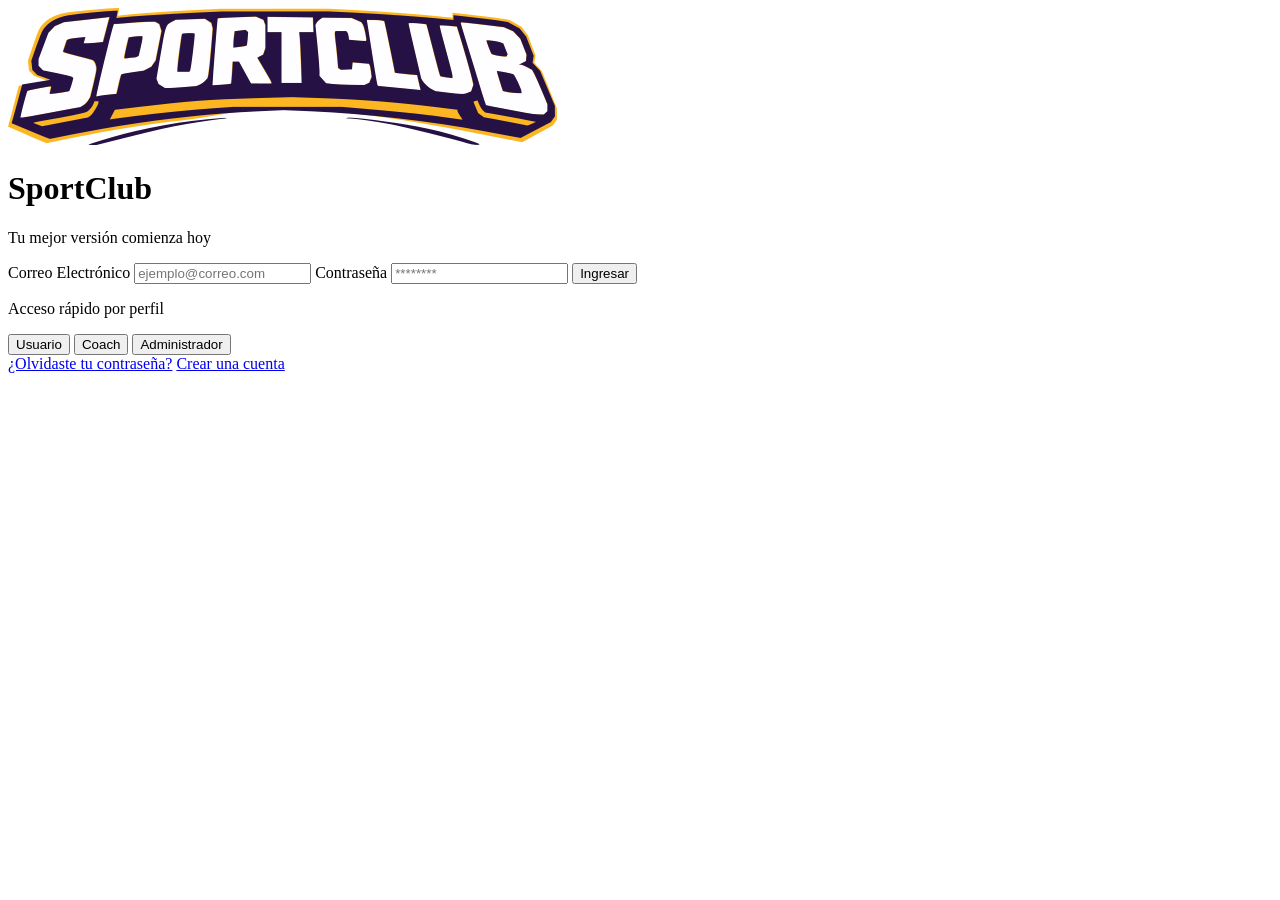
==== index.html @ 90dd2e47 "Add files via upload" ====
<!DOCTYPE html>
<html lang="es">
<head>
    <meta charset="UTF-8">
    <meta name="viewport" content="width=device-width, initial-scale=1.0">
    <title>SportClub - Login</title>

    <!-- Fuente Poppins -->
    <link href="https://fonts.googleapis.com/css2?family=Poppins:wght@300;400;600&display=swap" rel="stylesheet">
    
    <!-- Estilos -->
    <link rel="stylesheet" href="login.css">
</head>
<body>

    <div class="login-container">
        <div class="login-box">
            <!-- Logo -->
            <img src="../imagenes/logo_empresa_letra_v1.png" alt="Logo SportClub" class="logo">

            <!-- Título -->
            <h1>SportClub</h1>
            <p class="subtitle">Tu mejor versión comienza hoy</p>

            <!-- Formulario -->
            <form id="loginForm">
                <label for="email">Correo Electrónico</label>
                <input type="email" id="email" placeholder="ejemplo@correo.com" required>

                <label for="password">Contraseña</label>
                <input type="password" id="password" placeholder="********" required>

                <button type="submit" class="btn btn-login">Ingresar</button>
            </form>

            <!-- Botones de acceso a las interfaces -->
            <div class="roles">
                <p class="roles-title">Acceso rápido por perfil</p>
                <button class="btn btn-usuario" onclick="acceder('usuario')">Usuario</button>
                <button class="btn btn-coach" onclick="acceder('coach')">Coach</button>
                <button class="btn btn-admin" onclick="acceder('admin')">Administrador</button>
            </div>

            <!-- Enlaces adicionales -->
            <div class="links">
                <a href="../PaginaRecover/Recover.html">¿Olvidaste tu contraseña?</a>
                <a href="../Registro/registro.html">Crear una cuenta</a>
            </div>
        </div>
    </div>

    <!-- Script de redirección -->
    <script>
        // Redirección desde el formulario (por defecto a usuario)
        document.getElementById("loginForm").addEventListener("submit", function(e) {
            e.preventDefault();
            const email = document.getElementById("email").value;
            localStorage.setItem("email", email);
            localStorage.setItem("rol", "usuario");
            window.location.href = "dashboard_usuario.html";
        });

        // Acceso rápido según perfil
        function acceder(rol) {
            const email = document.getElementById("email").value || "usuario@sportclub.cl";
            localStorage.setItem("email", email);
            localStorage.setItem("rol", rol);

            if (rol === "usuario") {
                window.location.href = "../Usuario/InterfazUsuario.html";
            } else if (rol === "coach") {
                window.location.href = "../Coach/InterfazCoach.html";
            } else if (rol === "admin") {
                window.location.href = "../Admin/InterfazAdmin.html";
            }
        }
    </script>

</body>
</html>
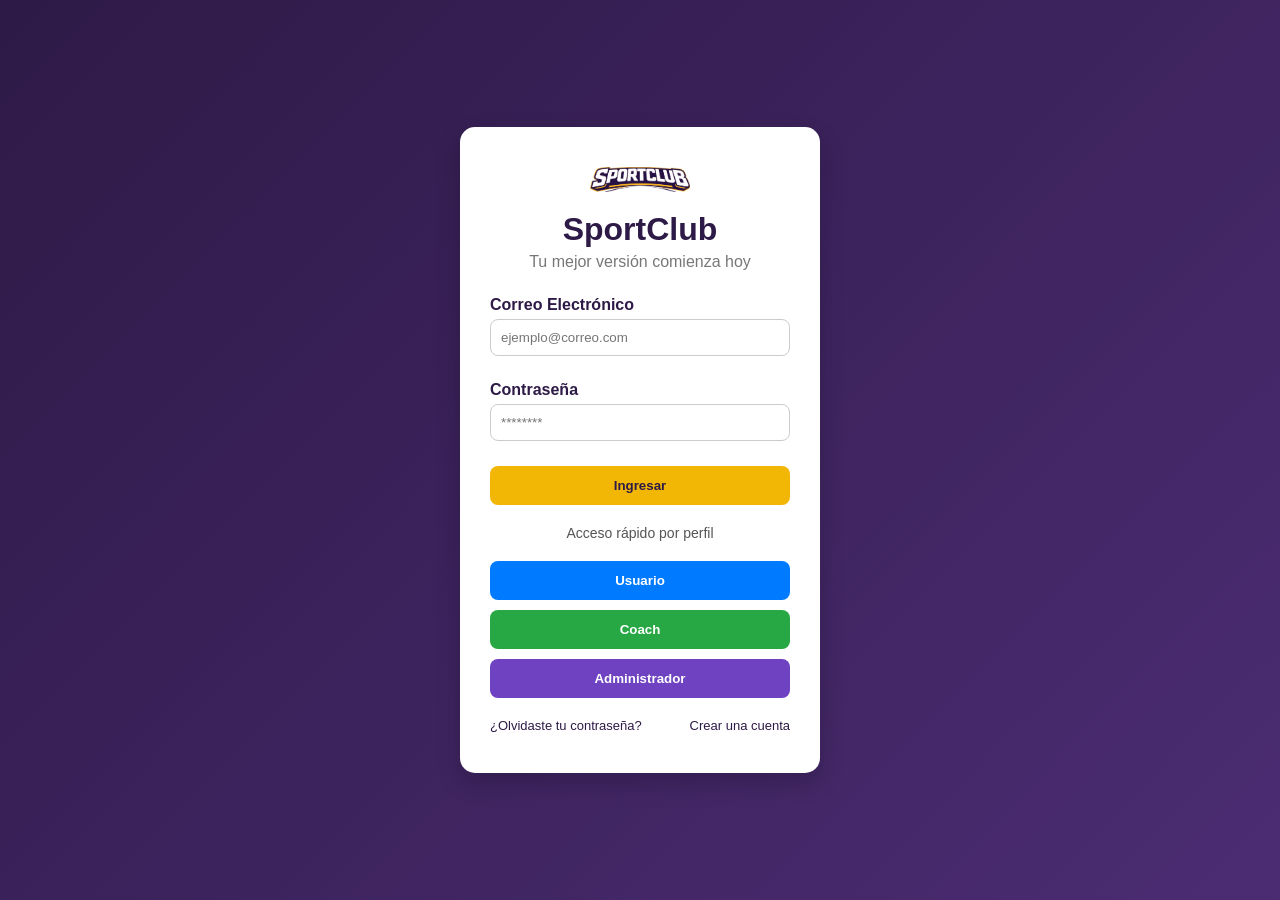
==== commit 12835ee5: "Add files via upload" ====
--- a/index.html
+++ b/index.html
@@ -9,14 +9,14 @@
     <link href="https://fonts.googleapis.com/css2?family=Poppins:wght@300;400;600&display=swap" rel="stylesheet">
     
     <!-- Estilos -->
-    <link rel="stylesheet" href="login.css">
+    <link rel="stylesheet" href="Login.css">
 </head>
 <body>
 
     <div class="login-container">
         <div class="login-box">
             <!-- Logo -->
-            <img src="../imagenes/logo_empresa_letra_v1.png" alt="Logo SportClub" class="logo">
+            <img src="./imagenes/logo_empresa_letra_v1.png" alt="Logo SportClub" class="logo">
 
             <!-- Título -->
             <h1>SportClub</h1>
--- a/Login.css
+++ b/Login.css
@@ -0,0 +1,158 @@
+/* RESET */
+* {
+    margin: 0;
+    padding: 0;
+    box-sizing: border-box;
+}
+
+/* VARIABLES */
+:root {
+    --primary: #2E1A47;
+    --accent: #F2B705;
+    --white: #FFFFFF;
+    --user: #007BFF;
+    --coach: #28A745;
+    --admin: #6f42c1;
+}
+
+/* BODY */
+body {
+    font-family: 'Poppins', sans-serif;
+    background: linear-gradient(135deg, #2E1A47, #4B2C73);
+    display: flex;
+    justify-content: center;
+    align-items: center;
+    height: 100vh;
+}
+
+/* CONTENEDOR */
+.login-container {
+    width: 100%;
+    max-width: 400px;
+    padding: 20px;
+}
+
+/* CAJA */
+.login-box {
+    background: var(--white);
+    padding: 40px 30px;
+    border-radius: 15px;
+    box-shadow: 0 10px 25px rgba(0, 0, 0, 0.2);
+    text-align: center;
+}
+
+/* LOGO */
+.logo {
+    width: 100px;
+    margin-bottom: 15px;
+}
+
+/* TÍTULOS */
+h1 {
+    color: var(--primary);
+    margin-bottom: 5px;
+}
+
+.subtitle {
+    color: #777;
+    margin-bottom: 25px;
+}
+
+/* FORMULARIO */
+label {
+    display: block;
+    text-align: left;
+    margin: 10px 0 5px;
+    font-weight: 600;
+    color: var(--primary);
+}
+
+input {
+    width: 100%;
+    padding: 10px;
+    border: 1px solid #ccc;
+    border-radius: 8px;
+    margin-bottom: 15px;
+}
+
+input:focus {
+    border-color: var(--accent);
+    outline: none;
+}
+
+/* BOTONES */
+.btn {
+    width: 100%;
+    padding: 12px;
+    border: none;
+    border-radius: 8px;
+    font-weight: 600;
+    cursor: pointer;
+    margin-top: 10px;
+    transition: 0.3s;
+}
+
+.btn-login {
+    background-color: var(--accent);
+    color: var(--primary);
+}
+
+.btn-login:hover {
+    background-color: #d99e04;
+}
+
+/* BOTONES POR ROL */
+.roles {
+    margin-top: 20px;
+}
+
+.roles-title {
+    font-size: 14px;
+    margin-bottom: 10px;
+    color: #555;
+}
+
+.btn-usuario {
+    background-color: var(--user);
+    color: var(--white);
+}
+
+.btn-coach {
+    background-color: var(--coach);
+    color: var(--white);
+}
+
+.btn-admin {
+    background-color: var(--admin);
+    color: var(--white);
+}
+
+.btn-usuario:hover,
+.btn-coach:hover,
+.btn-admin:hover {
+    opacity: 0.9;
+}
+
+/* ENLACES */
+.links {
+    margin-top: 20px;
+    display: flex;
+    justify-content: space-between;
+    font-size: 13px;
+}
+
+.links a {
+    text-decoration: none;
+    color: var(--primary);
+}
+
+.links a:hover {
+    color: var(--accent);
+}
+
+/* RESPONSIVE */
+@media (max-width: 480px) {
+    .login-box {
+        padding: 30px 20px;
+    }
+}
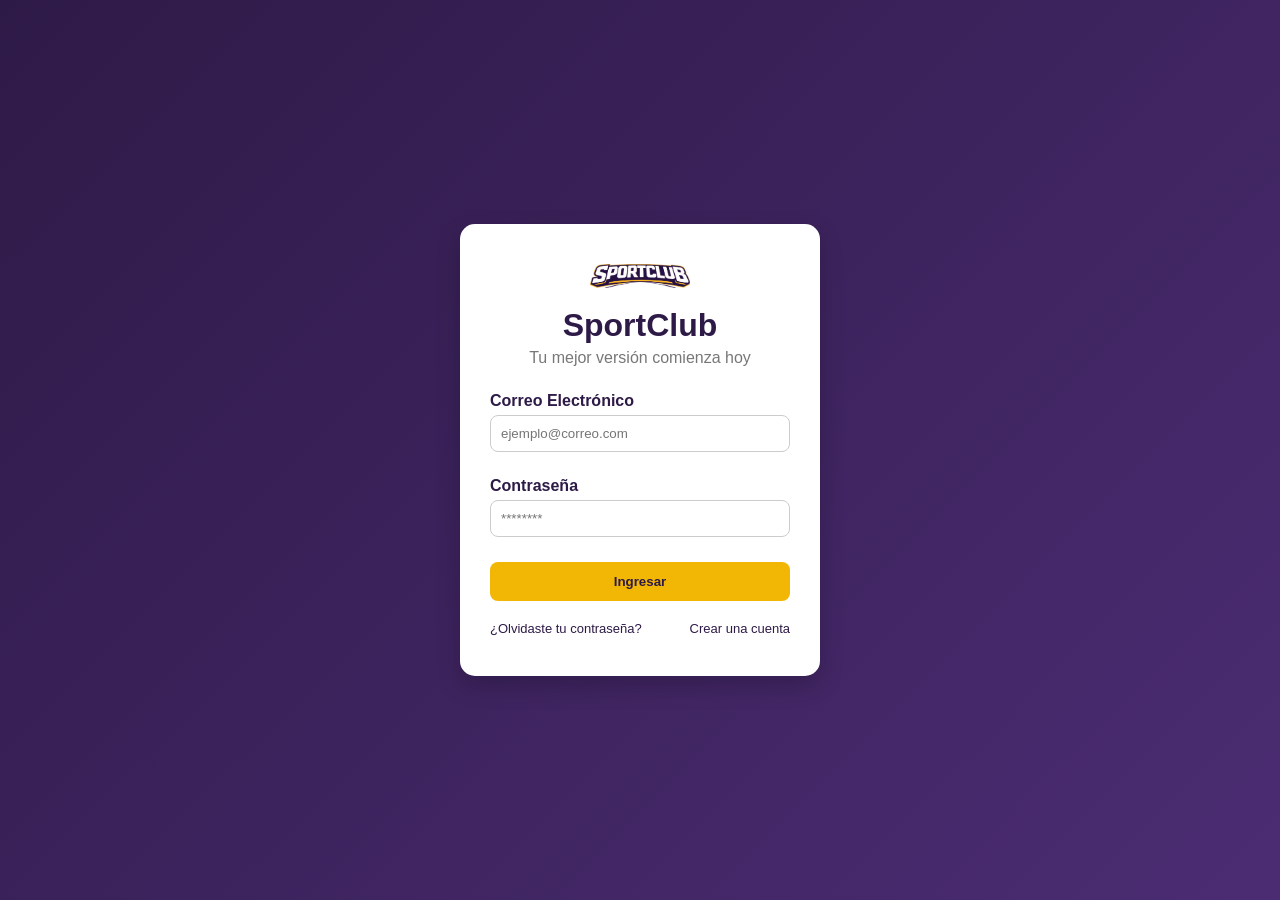
==== commit 9f5c6547: "Add files via upload desesperación" ====
--- a/index.html
+++ b/index.html
@@ -4,25 +4,30 @@
     <meta charset="UTF-8">
     <meta name="viewport" content="width=device-width, initial-scale=1.0">
     <title>SportClub - Login</title>
-
-    <!-- Fuente Poppins -->
     <link href="https://fonts.googleapis.com/css2?family=Poppins:wght@300;400;600&display=swap" rel="stylesheet">
-    
-    <!-- Estilos -->
-    <link rel="stylesheet" href="Login.css">
+    <link rel="stylesheet" href="Index.css">
 </head>
 <body>
 
     <div class="login-container">
         <div class="login-box">
-            <!-- Logo -->
-            <img src="./imagenes/logo_empresa_letra_v1.png" alt="Logo SportClub" class="logo">
-
-            <!-- Título -->
+            <img src="./logo_empresa_letra_v1.png" alt="Logo SportClub" class="logo">
             <h1>SportClub</h1>
             <p class="subtitle">Tu mejor versión comienza hoy</p>
 
-            <!-- Formulario -->
+            <!-- Mensaje de error -->
+            <div id="errorMsg" style="
+                display:none;
+                background:#fee2e2;
+                border:1px solid #f87171;
+                color:#b91c1c;
+                padding:10px 14px;
+                border-radius:8px;
+                font-size:13px;
+                margin-bottom:15px;
+                text-align:left;
+            "></div>
+
             <form id="loginForm">
                 <label for="email">Correo Electrónico</label>
                 <input type="email" id="email" placeholder="ejemplo@correo.com" required>
@@ -30,50 +35,74 @@
                 <label for="password">Contraseña</label>
                 <input type="password" id="password" placeholder="********" required>
 
-                <button type="submit" class="btn btn-login">Ingresar</button>
+                <button type="submit" class="btn btn-login" id="btnLogin">Ingresar</button>
             </form>
 
-            <!-- Botones de acceso a las interfaces -->
-            <div class="roles">
-                <p class="roles-title">Acceso rápido por perfil</p>
-                <button class="btn btn-usuario" onclick="acceder('usuario')">Usuario</button>
-                <button class="btn btn-coach" onclick="acceder('coach')">Coach</button>
-                <button class="btn btn-admin" onclick="acceder('admin')">Administrador</button>
-            </div>
-
-            <!-- Enlaces adicionales -->
             <div class="links">
-                <a href="../PaginaRecover/Recover.html">¿Olvidaste tu contraseña?</a>
-                <a href="../Registro/registro.html">Crear una cuenta</a>
+                <a href="./Recover.html">¿Olvidaste tu contraseña?</a>
+                <a href="./registro.html">Crear una cuenta</a>
             </div>
         </div>
     </div>
 
-    <!-- Script de redirección -->
     <script>
-        // Redirección desde el formulario (por defecto a usuario)
-        document.getElementById("loginForm").addEventListener("submit", function(e) {
+        const API_BASE = 'http://localhost:3000';
+
+        function mostrarError(msg) {
+            const el = document.getElementById('errorMsg');
+            el.textContent = msg;
+            el.style.display = 'block';
+        }
+
+        function ocultarError() {
+            document.getElementById('errorMsg').style.display = 'none';
+        }
+
+        document.getElementById('loginForm').addEventListener('submit', async function(e) {
             e.preventDefault();
-            const email = document.getElementById("email").value;
-            localStorage.setItem("email", email);
-            localStorage.setItem("rol", "usuario");
-            window.location.href = "dashboard_usuario.html";
+            ocultarError();
+
+            const email    = document.getElementById('email').value.trim();
+            const password = document.getElementById('password').value;
+            const btn      = document.getElementById('btnLogin');
+
+            if (!email || !password) {
+                mostrarError('Por favor completa todos los campos.');
+                return;
+            }
+
+            btn.textContent = 'Ingresando...';
+            btn.disabled    = true;
+
+            try {
+                const response = await fetch(`${API_BASE}/api/auth/login`, {
+                    method:  'POST',
+                    headers: { 'Content-Type': 'application/json' },
+                    body:    JSON.stringify({ email, password })
+                });
+
+                const result = await response.json();
+
+                if (!response.ok || !result.ok) {
+                    mostrarError(result.message || 'Credenciales incorrectas.');
+                    return;
+                }
+
+                localStorage.setItem('token', result.data.token);
+                localStorage.setItem('user',  JSON.stringify(result.data.user));
+
+                const rol = result.data.user.role;
+                if      (rol === 'admin') window.location.href = './InterfazAdmin.html';
+                else if (rol === 'coach') window.location.href = './InterfazCoach.html';
+                else                     window.location.href = './InterfazUsuario.html';
+
+            } catch (err) {
+                mostrarError('No se pudo conectar con el servidor. Verifica que el backend esté activo.');
+            } finally {
+                btn.textContent = 'Ingresar';
+                btn.disabled    = false;
+            }
         });
-
-        // Acceso rápido según perfil
-        function acceder(rol) {
-            const email = document.getElementById("email").value || "usuario@sportclub.cl";
-            localStorage.setItem("email", email);
-            localStorage.setItem("rol", rol);
-
-            if (rol === "usuario") {
-                window.location.href = "../Usuario/InterfazUsuario.html";
-            } else if (rol === "coach") {
-                window.location.href = "../Coach/InterfazCoach.html";
-            } else if (rol === "admin") {
-                window.location.href = "../Admin/InterfazAdmin.html";
-            }
-        }
     </script>
 
 </body>
--- a/Index.css
+++ b/Index.css
@@ -0,0 +1,158 @@
+/* RESET */
+* {
+    margin: 0;
+    padding: 0;
+    box-sizing: border-box;
+}
+
+/* VARIABLES */
+:root {
+    --primary: #2E1A47;
+    --accent: #F2B705;
+    --white: #FFFFFF;
+    --user: #007BFF;
+    --coach: #28A745;
+    --admin: #6f42c1;
+}
+
+/* BODY */
+body {
+    font-family: 'Poppins', sans-serif;
+    background: linear-gradient(135deg, #2E1A47, #4B2C73);
+    display: flex;
+    justify-content: center;
+    align-items: center;
+    height: 100vh;
+}
+
+/* CONTENEDOR */
+.login-container {
+    width: 100%;
+    max-width: 400px;
+    padding: 20px;
+}
+
+/* CAJA */
+.login-box {
+    background: var(--white);
+    padding: 40px 30px;
+    border-radius: 15px;
+    box-shadow: 0 10px 25px rgba(0, 0, 0, 0.2);
+    text-align: center;
+}
+
+/* LOGO */
+.logo {
+    width: 100px;
+    margin-bottom: 15px;
+}
+
+/* TÍTULOS */
+h1 {
+    color: var(--primary);
+    margin-bottom: 5px;
+}
+
+.subtitle {
+    color: #777;
+    margin-bottom: 25px;
+}
+
+/* FORMULARIO */
+label {
+    display: block;
+    text-align: left;
+    margin: 10px 0 5px;
+    font-weight: 600;
+    color: var(--primary);
+}
+
+input {
+    width: 100%;
+    padding: 10px;
+    border: 1px solid #ccc;
+    border-radius: 8px;
+    margin-bottom: 15px;
+}
+
+input:focus {
+    border-color: var(--accent);
+    outline: none;
+}
+
+/* BOTONES */
+.btn {
+    width: 100%;
+    padding: 12px;
+    border: none;
+    border-radius: 8px;
+    font-weight: 600;
+    cursor: pointer;
+    margin-top: 10px;
+    transition: 0.3s;
+}
+
+.btn-login {
+    background-color: var(--accent);
+    color: var(--primary);
+}
+
+.btn-login:hover {
+    background-color: #d99e04;
+}
+
+/* BOTONES POR ROL */
+.roles {
+    margin-top: 20px;
+}
+
+.roles-title {
+    font-size: 14px;
+    margin-bottom: 10px;
+    color: #555;
+}
+
+.btn-usuario {
+    background-color: var(--user);
+    color: var(--white);
+}
+
+.btn-coach {
+    background-color: var(--coach);
+    color: var(--white);
+}
+
+.btn-admin {
+    background-color: var(--admin);
+    color: var(--white);
+}
+
+.btn-usuario:hover,
+.btn-coach:hover,
+.btn-admin:hover {
+    opacity: 0.9;
+}
+
+/* ENLACES */
+.links {
+    margin-top: 20px;
+    display: flex;
+    justify-content: space-between;
+    font-size: 13px;
+}
+
+.links a {
+    text-decoration: none;
+    color: var(--primary);
+}
+
+.links a:hover {
+    color: var(--accent);
+}
+
+/* RESPONSIVE */
+@media (max-width: 480px) {
+    .login-box {
+        padding: 30px 20px;
+    }
+}
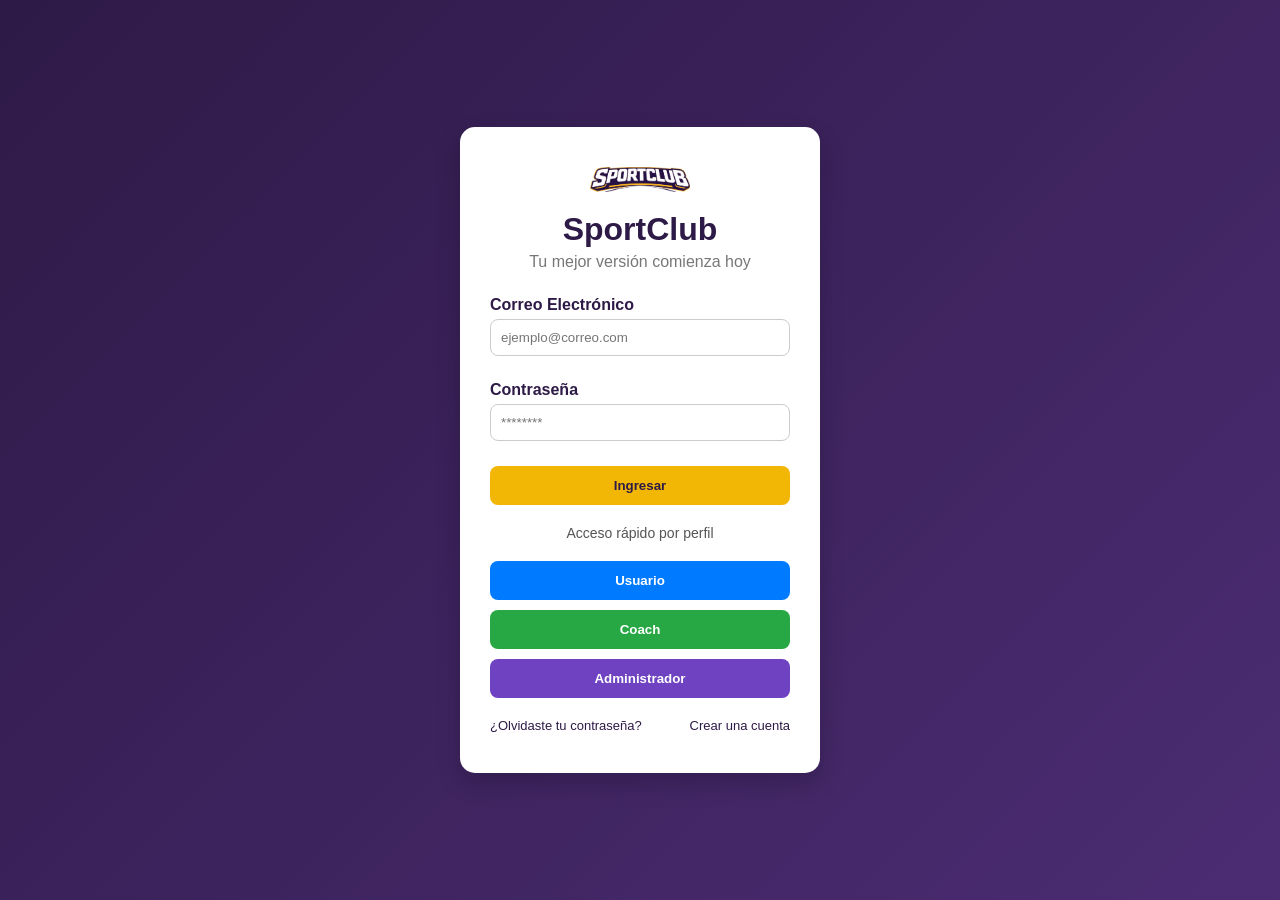
==== commit a6e7b3a8: "enlazar" ====
--- a/index.html
+++ b/index.html
@@ -1,109 +1,80 @@
-<!DOCTYPE html>
-<html lang="es">
-<head>
-    <meta charset="UTF-8">
-    <meta name="viewport" content="width=device-width, initial-scale=1.0">
-    <title>SportClub - Login</title>
-    <link href="https://fonts.googleapis.com/css2?family=Poppins:wght@300;400;600&display=swap" rel="stylesheet">
-    <link rel="stylesheet" href="Index.css">
-</head>
-<body>
-
-    <div class="login-container">
-        <div class="login-box">
-            <img src="./logo_empresa_letra_v1.png" alt="Logo SportClub" class="logo">
-            <h1>SportClub</h1>
-            <p class="subtitle">Tu mejor versión comienza hoy</p>
-
-            <!-- Mensaje de error -->
-            <div id="errorMsg" style="
-                display:none;
-                background:#fee2e2;
-                border:1px solid #f87171;
-                color:#b91c1c;
-                padding:10px 14px;
-                border-radius:8px;
-                font-size:13px;
-                margin-bottom:15px;
-                text-align:left;
-            "></div>
-
-            <form id="loginForm">
-                <label for="email">Correo Electrónico</label>
-                <input type="email" id="email" placeholder="ejemplo@correo.com" required>
-
-                <label for="password">Contraseña</label>
-                <input type="password" id="password" placeholder="********" required>
-
-                <button type="submit" class="btn btn-login" id="btnLogin">Ingresar</button>
-            </form>
-
-            <div class="links">
-                <a href="./Recover.html">¿Olvidaste tu contraseña?</a>
-                <a href="./registro.html">Crear una cuenta</a>
-            </div>
-        </div>
-    </div>
-
-    <script>
-        const API_BASE = 'http://localhost:3000';
-
-        function mostrarError(msg) {
-            const el = document.getElementById('errorMsg');
-            el.textContent = msg;
-            el.style.display = 'block';
-        }
-
-        function ocultarError() {
-            document.getElementById('errorMsg').style.display = 'none';
-        }
-
-        document.getElementById('loginForm').addEventListener('submit', async function(e) {
-            e.preventDefault();
-            ocultarError();
-
-            const email    = document.getElementById('email').value.trim();
-            const password = document.getElementById('password').value;
-            const btn      = document.getElementById('btnLogin');
-
-            if (!email || !password) {
-                mostrarError('Por favor completa todos los campos.');
-                return;
-            }
-
-            btn.textContent = 'Ingresando...';
-            btn.disabled    = true;
-
-            try {
-                const response = await fetch(`${API_BASE}/api/auth/login`, {
-                    method:  'POST',
-                    headers: { 'Content-Type': 'application/json' },
-                    body:    JSON.stringify({ email, password })
-                });
-
-                const result = await response.json();
-
-                if (!response.ok || !result.ok) {
-                    mostrarError(result.message || 'Credenciales incorrectas.');
-                    return;
-                }
-
-                localStorage.setItem('token', result.data.token);
-                localStorage.setItem('user',  JSON.stringify(result.data.user));
-
-                const rol = result.data.user.role;
-                if      (rol === 'admin') window.location.href = './InterfazAdmin.html';
-                else if (rol === 'coach') window.location.href = './InterfazCoach.html';
-                else                     window.location.href = './InterfazUsuario.html';
-
-            } catch (err) {
-                mostrarError('No se pudo conectar con el servidor. Verifica que el backend esté activo.');
-            } finally {
-                btn.textContent = 'Ingresar';
-                btn.disabled    = false;
-            }
-        });
-    </script>
-
-</body>
+<!DOCTYPE html>
+<html lang="es">
+<head>
+    <meta charset="UTF-8">
+    <meta name="viewport" content="width=device-width, initial-scale=1.0">
+    <title>SportClub - Login</title>
+
+    <!-- Fuente Poppins -->
+    <link href="https://fonts.googleapis.com/css2?family=Poppins:wght@300;400;600&display=swap" rel="stylesheet">
+    
+    <!-- Estilos -->
+    <link rel="stylesheet" href="Index.css">
+</head>
+<body>
+
+    <div class="login-container">
+        <div class="login-box">
+            <!-- Logo -->
+            <img src="./logo_empresa_letra_v1.png" alt="Logo SportClub" class="logo">
+
+            <!-- Título -->
+            <h1>SportClub</h1>
+            <p class="subtitle">Tu mejor versión comienza hoy</p>
+
+            <!-- Formulario -->
+            <form id="loginForm">
+                <label for="email">Correo Electrónico</label>
+                <input type="email" id="email" placeholder="ejemplo@correo.com" required>
+
+                <label for="password">Contraseña</label>
+                <input type="password" id="password" placeholder="********" required>
+
+                <button type="submit" class="btn btn-login">Ingresar</button>
+            </form>
+
+            <!-- Botones de acceso a las interfaces -->
+            <div class="roles">
+                <p class="roles-title">Acceso rápido por perfil</p>
+                <button class="btn btn-usuario" onclick="acceder('usuario')">Usuario</button>
+                <button class="btn btn-coach" onclick="acceder('coach')">Coach</button>
+                <button class="btn btn-admin" onclick="acceder('admin')">Administrador</button>
+            </div>
+
+            <!-- Enlaces adicionales -->
+            <div class="links">
+                <a href="./Recover.html">¿Olvidaste tu contraseña?</a>
+                <a href="./registro.html">Crear una cuenta</a>
+            </div>
+        </div>
+    </div>
+
+    <!-- Script de redirección -->
+    <script>
+        // Redirección desde el formulario (por defecto a usuario)
+        document.getElementById("loginForm").addEventListener("submit", function(e) {
+            e.preventDefault();
+            const email = document.getElementById("email").value;
+            localStorage.setItem("email", email);
+            localStorage.setItem("rol", "usuario");
+            window.location.href = "InterfazUsuario.html";
+        });
+
+        // Acceso rápido según perfil
+        function acceder(rol) {
+            const email = document.getElementById("email").value || "usuario@sportclub.cl";
+            localStorage.setItem("email", email);
+            localStorage.setItem("rol", rol);
+
+            if (rol === "usuario") {
+                window.location.href = "./InterfazUsuario.html";
+            } else if (rol === "coach") {
+                window.location.href = "./InterfazCoach.html";
+            } else if (rol === "admin") {
+                window.location.href = "./InterfazAdmin.html";
+            }
+        }
+    </script>
+
+</body>
 </html>
--- a/Index.css
+++ b/Index.css
@@ -1,158 +1,158 @@
-/* RESET */
-* {
-    margin: 0;
-    padding: 0;
-    box-sizing: border-box;
-}
-
-/* VARIABLES */
-:root {
-    --primary: #2E1A47;
-    --accent: #F2B705;
-    --white: #FFFFFF;
-    --user: #007BFF;
-    --coach: #28A745;
-    --admin: #6f42c1;
-}
-
-/* BODY */
-body {
-    font-family: 'Poppins', sans-serif;
-    background: linear-gradient(135deg, #2E1A47, #4B2C73);
-    display: flex;
-    justify-content: center;
-    align-items: center;
-    height: 100vh;
-}
-
-/* CONTENEDOR */
-.login-container {
-    width: 100%;
-    max-width: 400px;
-    padding: 20px;
-}
-
-/* CAJA */
-.login-box {
-    background: var(--white);
-    padding: 40px 30px;
-    border-radius: 15px;
-    box-shadow: 0 10px 25px rgba(0, 0, 0, 0.2);
-    text-align: center;
-}
-
-/* LOGO */
-.logo {
-    width: 100px;
-    margin-bottom: 15px;
-}
-
-/* TÍTULOS */
-h1 {
-    color: var(--primary);
-    margin-bottom: 5px;
-}
-
-.subtitle {
-    color: #777;
-    margin-bottom: 25px;
-}
-
-/* FORMULARIO */
-label {
-    display: block;
-    text-align: left;
-    margin: 10px 0 5px;
-    font-weight: 600;
-    color: var(--primary);
-}
-
-input {
-    width: 100%;
-    padding: 10px;
-    border: 1px solid #ccc;
-    border-radius: 8px;
-    margin-bottom: 15px;
-}
-
-input:focus {
-    border-color: var(--accent);
-    outline: none;
-}
-
-/* BOTONES */
-.btn {
-    width: 100%;
-    padding: 12px;
-    border: none;
-    border-radius: 8px;
-    font-weight: 600;
-    cursor: pointer;
-    margin-top: 10px;
-    transition: 0.3s;
-}
-
-.btn-login {
-    background-color: var(--accent);
-    color: var(--primary);
-}
-
-.btn-login:hover {
-    background-color: #d99e04;
-}
-
-/* BOTONES POR ROL */
-.roles {
-    margin-top: 20px;
-}
-
-.roles-title {
-    font-size: 14px;
-    margin-bottom: 10px;
-    color: #555;
-}
-
-.btn-usuario {
-    background-color: var(--user);
-    color: var(--white);
-}
-
-.btn-coach {
-    background-color: var(--coach);
-    color: var(--white);
-}
-
-.btn-admin {
-    background-color: var(--admin);
-    color: var(--white);
-}
-
-.btn-usuario:hover,
-.btn-coach:hover,
-.btn-admin:hover {
-    opacity: 0.9;
-}
-
-/* ENLACES */
-.links {
-    margin-top: 20px;
-    display: flex;
-    justify-content: space-between;
-    font-size: 13px;
-}
-
-.links a {
-    text-decoration: none;
-    color: var(--primary);
-}
-
-.links a:hover {
-    color: var(--accent);
-}
-
-/* RESPONSIVE */
-@media (max-width: 480px) {
-    .login-box {
-        padding: 30px 20px;
-    }
+/* RESET */
+* {
+    margin: 0;
+    padding: 0;
+    box-sizing: border-box;
+}
+
+/* VARIABLES */
+:root {
+    --primary: #2E1A47;
+    --accent: #F2B705;
+    --white: #FFFFFF;
+    --user: #007BFF;
+    --coach: #28A745;
+    --admin: #6f42c1;
+}
+
+/* BODY */
+body {
+    font-family: 'Poppins', sans-serif;
+    background: linear-gradient(135deg, #2E1A47, #4B2C73);
+    display: flex;
+    justify-content: center;
+    align-items: center;
+    height: 100vh;
+}
+
+/* CONTENEDOR */
+.login-container {
+    width: 100%;
+    max-width: 400px;
+    padding: 20px;
+}
+
+/* CAJA */
+.login-box {
+    background: var(--white);
+    padding: 40px 30px;
+    border-radius: 15px;
+    box-shadow: 0 10px 25px rgba(0, 0, 0, 0.2);
+    text-align: center;
+}
+
+/* LOGO */
+.logo {
+    width: 100px;
+    margin-bottom: 15px;
+}
+
+/* TÍTULOS */
+h1 {
+    color: var(--primary);
+    margin-bottom: 5px;
+}
+
+.subtitle {
+    color: #777;
+    margin-bottom: 25px;
+}
+
+/* FORMULARIO */
+label {
+    display: block;
+    text-align: left;
+    margin: 10px 0 5px;
+    font-weight: 600;
+    color: var(--primary);
+}
+
+input {
+    width: 100%;
+    padding: 10px;
+    border: 1px solid #ccc;
+    border-radius: 8px;
+    margin-bottom: 15px;
+}
+
+input:focus {
+    border-color: var(--accent);
+    outline: none;
+}
+
+/* BOTONES */
+.btn {
+    width: 100%;
+    padding: 12px;
+    border: none;
+    border-radius: 8px;
+    font-weight: 600;
+    cursor: pointer;
+    margin-top: 10px;
+    transition: 0.3s;
+}
+
+.btn-login {
+    background-color: var(--accent);
+    color: var(--primary);
+}
+
+.btn-login:hover {
+    background-color: #d99e04;
+}
+
+/* BOTONES POR ROL */
+.roles {
+    margin-top: 20px;
+}
+
+.roles-title {
+    font-size: 14px;
+    margin-bottom: 10px;
+    color: #555;
+}
+
+.btn-usuario {
+    background-color: var(--user);
+    color: var(--white);
+}
+
+.btn-coach {
+    background-color: var(--coach);
+    color: var(--white);
+}
+
+.btn-admin {
+    background-color: var(--admin);
+    color: var(--white);
+}
+
+.btn-usuario:hover,
+.btn-coach:hover,
+.btn-admin:hover {
+    opacity: 0.9;
+}
+
+/* ENLACES */
+.links {
+    margin-top: 20px;
+    display: flex;
+    justify-content: space-between;
+    font-size: 13px;
+}
+
+.links a {
+    text-decoration: none;
+    color: var(--primary);
+}
+
+.links a:hover {
+    color: var(--accent);
+}
+
+/* RESPONSIVE */
+@media (max-width: 480px) {
+    .login-box {
+        padding: 30px 20px;
+    }
 }
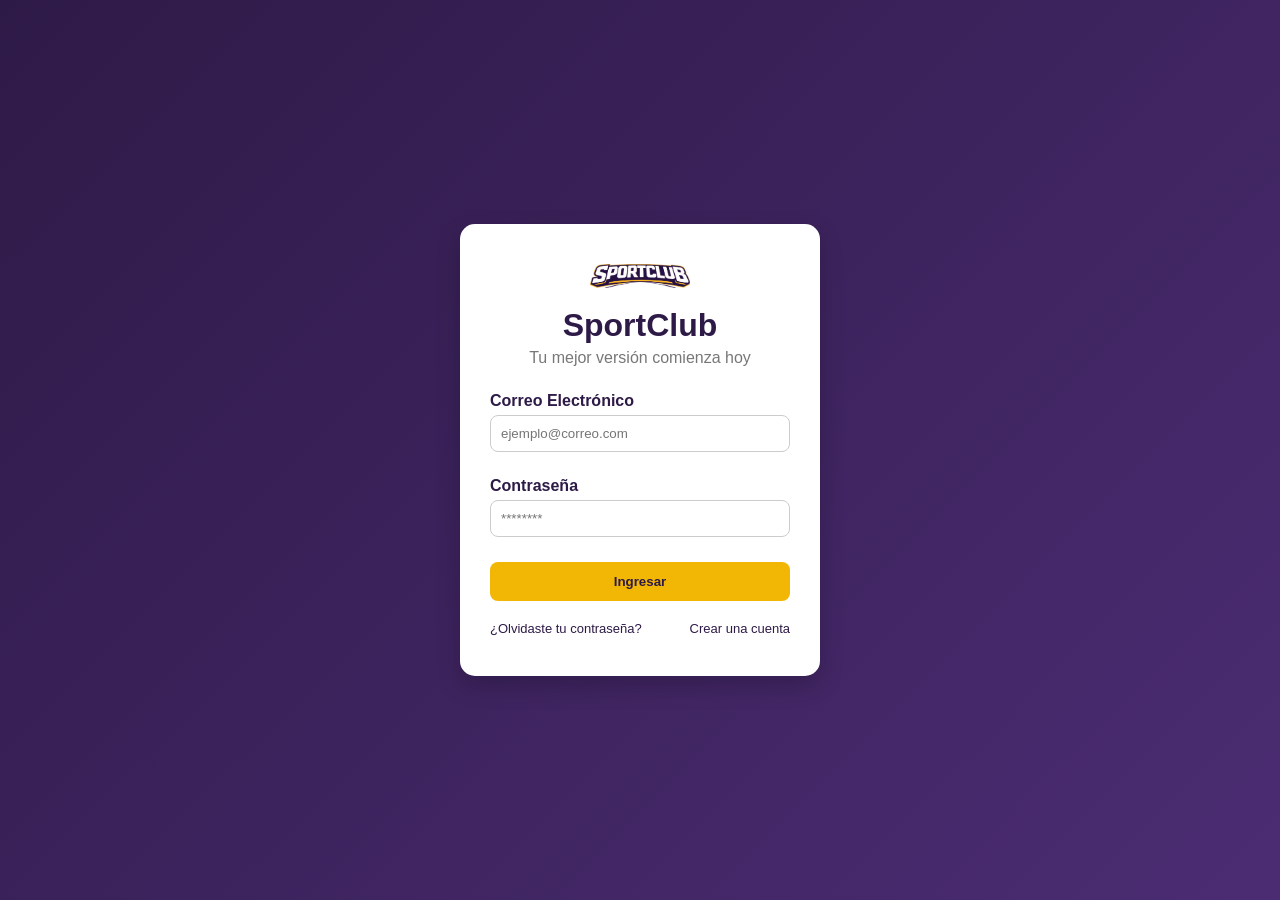
==== commit ba10e318: "Merge branch 'Prueba-de-Servidor'" ====
--- a/index.html
+++ b/index.html
@@ -4,25 +4,30 @@
     <meta charset="UTF-8">
     <meta name="viewport" content="width=device-width, initial-scale=1.0">
     <title>SportClub - Login</title>
-
-    <!-- Fuente Poppins -->
     <link href="https://fonts.googleapis.com/css2?family=Poppins:wght@300;400;600&display=swap" rel="stylesheet">
-    
-    <!-- Estilos -->
     <link rel="stylesheet" href="Index.css">
 </head>
 <body>
 
     <div class="login-container">
         <div class="login-box">
-            <!-- Logo -->
             <img src="./logo_empresa_letra_v1.png" alt="Logo SportClub" class="logo">
-
-            <!-- Título -->
             <h1>SportClub</h1>
             <p class="subtitle">Tu mejor versión comienza hoy</p>
 
-            <!-- Formulario -->
+            <!-- Mensaje de error -->
+            <div id="errorMsg" style="
+                display:none;
+                background:#fee2e2;
+                border:1px solid #f87171;
+                color:#b91c1c;
+                padding:10px 14px;
+                border-radius:8px;
+                font-size:13px;
+                margin-bottom:15px;
+                text-align:left;
+            "></div>
+
             <form id="loginForm">
                 <label for="email">Correo Electrónico</label>
                 <input type="email" id="email" placeholder="ejemplo@correo.com" required>
@@ -30,18 +35,9 @@
                 <label for="password">Contraseña</label>
                 <input type="password" id="password" placeholder="********" required>
 
-                <button type="submit" class="btn btn-login">Ingresar</button>
+                <button type="submit" class="btn btn-login" id="btnLogin">Ingresar</button>
             </form>
 
-            <!-- Botones de acceso a las interfaces -->
-            <div class="roles">
-                <p class="roles-title">Acceso rápido por perfil</p>
-                <button class="btn btn-usuario" onclick="acceder('usuario')">Usuario</button>
-                <button class="btn btn-coach" onclick="acceder('coach')">Coach</button>
-                <button class="btn btn-admin" onclick="acceder('admin')">Administrador</button>
-            </div>
-
-            <!-- Enlaces adicionales -->
             <div class="links">
                 <a href="./Recover.html">¿Olvidaste tu contraseña?</a>
                 <a href="./registro.html">Crear una cuenta</a>
@@ -49,31 +45,64 @@
         </div>
     </div>
 
-    <!-- Script de redirección -->
     <script>
-        // Redirección desde el formulario (por defecto a usuario)
-        document.getElementById("loginForm").addEventListener("submit", function(e) {
+        const API_BASE = 'http://localhost:3000';
+
+        function mostrarError(msg) {
+            const el = document.getElementById('errorMsg');
+            el.textContent = msg;
+            el.style.display = 'block';
+        }
+
+        function ocultarError() {
+            document.getElementById('errorMsg').style.display = 'none';
+        }
+
+        document.getElementById('loginForm').addEventListener('submit', async function(e) {
             e.preventDefault();
-            const email = document.getElementById("email").value;
-            localStorage.setItem("email", email);
-            localStorage.setItem("rol", "usuario");
-            window.location.href = "InterfazUsuario.html";
+            ocultarError();
+
+            const email    = document.getElementById('email').value.trim();
+            const password = document.getElementById('password').value;
+            const btn      = document.getElementById('btnLogin');
+
+            if (!email || !password) {
+                mostrarError('Por favor completa todos los campos.');
+                return;
+            }
+
+            btn.textContent = 'Ingresando...';
+            btn.disabled    = true;
+
+            try {
+                const response = await fetch(`${API_BASE}/api/auth/login`, {
+                    method:  'POST',
+                    headers: { 'Content-Type': 'application/json' },
+                    body:    JSON.stringify({ email, password })
+                });
+
+                const result = await response.json();
+
+                if (!response.ok || !result.ok) {
+                    mostrarError(result.message || 'Credenciales incorrectas.');
+                    return;
+                }
+
+                localStorage.setItem('token', result.data.token);
+                localStorage.setItem('user',  JSON.stringify(result.data.user));
+
+                const rol = result.data.user.role;
+                if      (rol === 'admin') window.location.href = './InterfazAdmin.html';
+                else if (rol === 'coach') window.location.href = './InterfazCoach.html';
+                else                     window.location.href = './InterfazUsuario.html';
+
+            } catch (err) {
+                mostrarError('No se pudo conectar con el servidor. Verifica que el backend esté activo.');
+            } finally {
+                btn.textContent = 'Ingresar';
+                btn.disabled    = false;
+            }
         });
-
-        // Acceso rápido según perfil
-        function acceder(rol) {
-            const email = document.getElementById("email").value || "usuario@sportclub.cl";
-            localStorage.setItem("email", email);
-            localStorage.setItem("rol", rol);
-
-            if (rol === "usuario") {
-                window.location.href = "./InterfazUsuario.html";
-            } else if (rol === "coach") {
-                window.location.href = "./InterfazCoach.html";
-            } else if (rol === "admin") {
-                window.location.href = "./InterfazAdmin.html";
-            }
-        }
     </script>
 
 </body>
